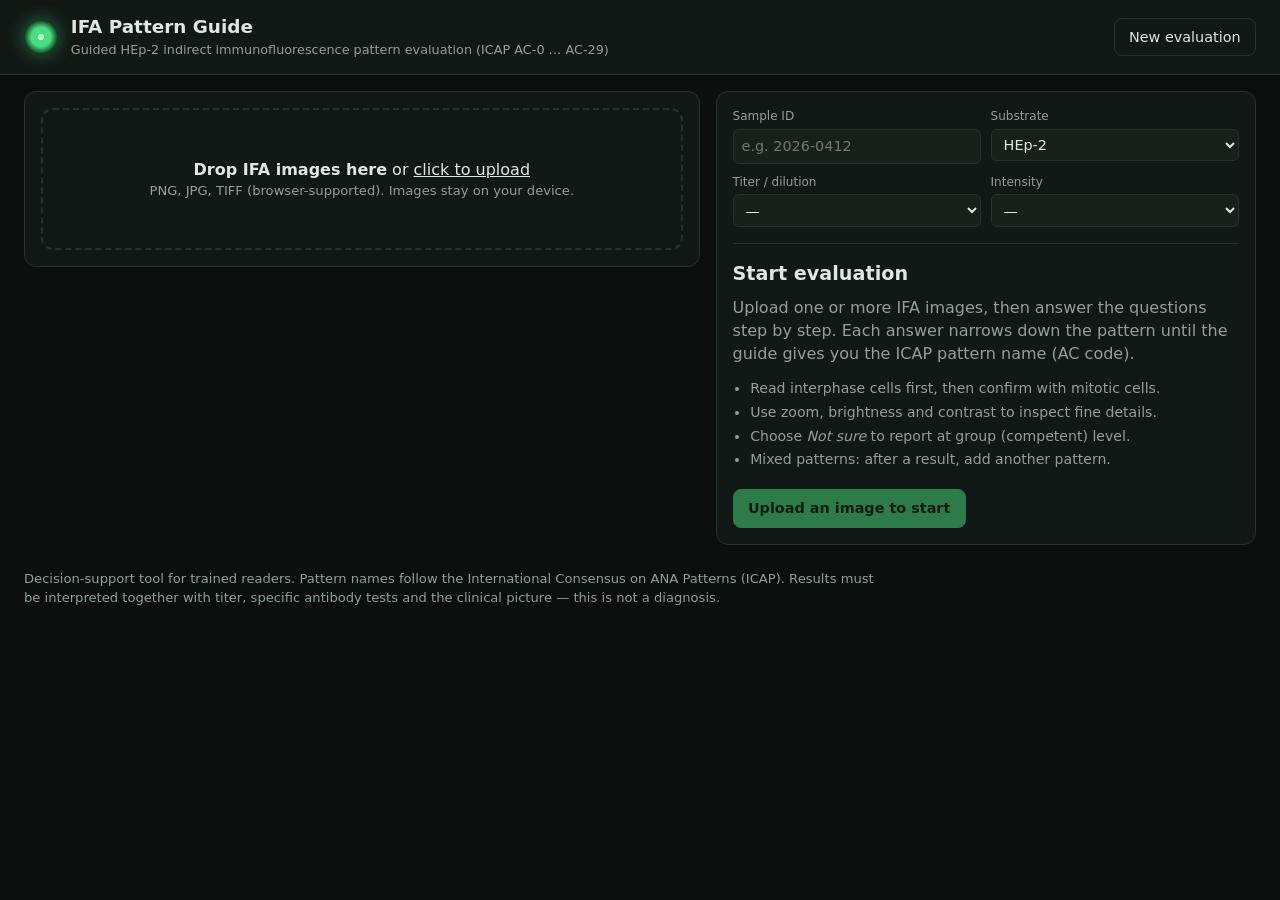
==== ifa/index.html @ 05f50fb8 "Add IFA pattern guide: guided HEp-2 image evaluation by ICAP classification Co-Authored-By: Claude O" ====
<!DOCTYPE html>
<html lang="en">
<head>
<meta charset="UTF-8">
<meta name="viewport" content="width=device-width, initial-scale=1.0">
<title>IFA Pattern Guide</title>
<link rel="stylesheet" href="styles.css">
</head>
<body>
<header class="topbar">
  <div class="brand">
    <span class="logo" aria-hidden="true"></span>
    <div>
      <h1>IFA Pattern Guide</h1>
      <p class="sub">Guided HEp-2 indirect immunofluorescence pattern evaluation (ICAP AC-0 … AC-29)</p>
    </div>
  </div>
  <button id="btn-new" class="btn ghost" type="button">New evaluation</button>
</header>

<main class="layout">
  <!-- Left: images -->
  <section class="panel viewer-panel" aria-label="Images">
    <div id="dropzone" class="dropzone" tabindex="0">
      <input id="file-input" type="file" accept="image/*" multiple hidden>
      <p><strong>Drop IFA images here</strong> or <u>click to upload</u></p>
      <p class="muted small">PNG, JPG, TIFF (browser-supported). Images stay on your device.</p>
    </div>

    <div id="viewer" class="viewer hidden">
      <div class="stage" id="stage">
        <img id="main-image" alt="Selected IFA image" draggable="false">
      </div>
      <div class="controls">
        <div class="ctrl-group">
          <button class="btn icon" id="zoom-out" type="button" title="Zoom out">−</button>
          <span id="zoom-label" class="mono">100%</span>
          <button class="btn icon" id="zoom-in" type="button" title="Zoom in">+</button>
          <button class="btn small" id="zoom-reset" type="button">Fit</button>
        </div>
        <label class="slider">Brightness <input type="range" id="brightness" min="50" max="250" value="100"></label>
        <label class="slider">Contrast <input type="range" id="contrast" min="50" max="250" value="100"></label>
        <label class="check"><input type="checkbox" id="grayscale"> Grayscale</label>
      </div>
      <div id="thumbs" class="thumbs"></div>
    </div>
  </section>

  <!-- Right: guide -->
  <section class="panel guide-panel" aria-label="Guide">
    <form id="sample-form" class="sample">
      <label>Sample ID <input id="sample-id" type="text" placeholder="e.g. 2026-0412"></label>
      <label>Substrate
        <select id="substrate">
          <option>HEp-2</option>
          <option>HEp-2000</option>
          <option>HEp-20-10</option>
          <option>Other</option>
        </select>
      </label>
      <label>Titer / dilution
        <select id="titer">
          <option value="">—</option>
          <option>1:80</option><option>1:160</option><option>1:320</option>
          <option>1:640</option><option>1:1280</option><option>≥1:2560</option>
        </select>
      </label>
      <label>Intensity
        <select id="intensity">
          <option value="">—</option>
          <option>Weak (1+)</option><option>Moderate (2+)</option>
          <option>Strong (3+)</option><option>Very strong (4+)</option>
        </select>
      </label>
    </form>

    <div id="guide"></div>
  </section>
</main>

<footer class="foot muted small">
  Decision-support tool for trained readers. Pattern names follow the International Consensus on ANA Patterns (ICAP).
  Results must be interpreted together with titer, specific antibody tests and the clinical picture — this is not a diagnosis.
</footer>

<script src="patterns.js"></script>
<script src="app.js"></script>
</body>
</html>
---- ifa/styles.css ----
:root {
  --bg: #0b0f0d;
  --surface: #121815;
  --card: #18201c;
  --border: #26322c;
  --accent: #4ade80;      /* FITC green */
  --accent-dim: #22a35a;
  --text: #dfe7e2;
  --text-dim: #8fa198;
  --danger: #f87171;
  --radius: 12px;
  --mono: ui-monospace, "SFMono-Regular", Menlo, Consolas, monospace;
}

* { box-sizing: border-box; margin: 0; padding: 0; }

body {
  font-family: system-ui, -apple-system, "Segoe UI", Roboto, sans-serif;
  background: var(--bg);
  color: var(--text);
  min-height: 100vh;
  line-height: 1.45;
}

.hidden { display: none !important; }
.muted { color: var(--text-dim); }
.small { font-size: 0.82rem; }
.mono { font-family: var(--mono); }

/* ---------- Top bar ---------- */
.topbar {
  display: flex;
  align-items: center;
  justify-content: space-between;
  gap: 1rem;
  padding: 0.9rem 1.5rem;
  border-bottom: 1px solid var(--border);
  background: var(--surface);
}
.brand { display: flex; align-items: center; gap: 0.8rem; }
.brand h1 { font-size: 1.15rem; font-weight: 600; }
.brand .sub { font-size: 0.8rem; color: var(--text-dim); }
.logo {
  width: 34px; height: 34px; border-radius: 50%;
  background: radial-gradient(circle at 50% 50%, #b9ffd2 0 12%, var(--accent) 13% 40%, #0f3d22 70%);
  box-shadow: 0 0 18px rgba(74, 222, 128, 0.45);
  flex-shrink: 0;
}

/* ---------- Layout ---------- */
.layout {
  display: grid;
  grid-template-columns: minmax(0, 1.25fr) minmax(0, 1fr);
  gap: 1rem;
  padding: 1rem 1.5rem;
  align-items: start;
}
@media (max-width: 900px) {
  .layout { grid-template-columns: 1fr; padding: 1rem; }
  .topbar { padding: 0.8rem 1rem; }
}
.panel {
  background: var(--surface);
  border: 1px solid var(--border);
  border-radius: var(--radius);
  padding: 1rem;
}
.viewer-panel { position: sticky; top: 1rem; }
@media (max-width: 900px) { .viewer-panel { position: static; } }

/* ---------- Buttons ---------- */
.btn {
  font: inherit;
  font-size: 0.9rem;
  padding: 0.5rem 0.9rem;
  border-radius: 8px;
  border: 1px solid var(--border);
  background: var(--card);
  color: var(--text);
  cursor: pointer;
  transition: border-color 0.15s, background 0.15s;
}
.btn:hover:not(:disabled) { border-color: var(--accent-dim); }
.btn:disabled { opacity: 0.5; cursor: not-allowed; }
.btn.primary { background: var(--accent); color: #062312; border-color: var(--accent); font-weight: 600; }
.btn.primary:hover:not(:disabled) { background: #6ee79a; }
.btn.ghost { background: transparent; }
.btn.small { padding: 0.3rem 0.6rem; font-size: 0.8rem; }
.btn.icon { width: 32px; height: 32px; padding: 0; font-size: 1.1rem; }

/* ---------- Dropzone ---------- */
.dropzone {
  border: 2px dashed var(--border);
  border-radius: var(--radius);
  padding: 3rem 1rem;
  text-align: center;
  cursor: pointer;
  transition: border-color 0.15s, background 0.15s;
}
.dropzone:hover, .dropzone:focus-visible, .dropzone.over {
  border-color: var(--accent);
  background: rgba(74, 222, 128, 0.05);
  outline: none;
}
.dropzone.compact { padding: 0.7rem; margin-bottom: 0.8rem; }
.dropzone.compact .small { display: none; }

/* ---------- Viewer ---------- */
.stage {
  position: relative;
  background: #000;
  border-radius: 8px;
  overflow: hidden;
  aspect-ratio: 4 / 3;
  display: flex;
  align-items: center;
  justify-content: center;
  cursor: grab;
  touch-action: none;
}
.stage.grabbing { cursor: grabbing; }
.stage img {
  max-width: 100%;
  max-height: 100%;
  user-select: none;
  transform-origin: center;
  transition: transform 0.05s linear;
}
.controls {
  display: flex;
  flex-wrap: wrap;
  align-items: center;
  gap: 0.6rem 1.2rem;
  margin: 0.8rem 0;
  font-size: 0.85rem;
}
.ctrl-group { display: flex; align-items: center; gap: 0.4rem; }
#zoom-label { min-width: 3.2rem; text-align: center; }
.slider { display: flex; align-items: center; gap: 0.4rem; color: var(--text-dim); }
.slider input { accent-color: var(--accent); width: 100px; }
.check { display: flex; align-items: center; gap: 0.3rem; color: var(--text-dim); }
.check input { accent-color: var(--accent); }

.thumbs {
  display: grid;
  grid-template-columns: repeat(auto-fill, minmax(90px, 1fr));
  gap: 0.5rem;
}
.thumb {
  position: relative;
  border: 2px solid var(--border);
  border-radius: 8px;
  overflow: hidden;
  cursor: pointer;
  background: #000;
}
.thumb.active { border-color: var(--accent); }
.thumb img { width: 100%; aspect-ratio: 1; object-fit: cover; display: block; }
.thumb figcaption {
  font-size: 0.68rem;
  padding: 2px 4px;
  white-space: nowrap;
  overflow: hidden;
  text-overflow: ellipsis;
  background: var(--card);
}
.thumb .remove {
  position: absolute; top: 3px; right: 3px;
  width: 20px; height: 20px; border-radius: 50%;
  border: none; background: rgba(0,0,0,0.7); color: #fff;
  cursor: pointer; font-size: 0.9rem; line-height: 1;
}
.thumb .remove:hover { background: var(--danger); }

/* ---------- Sample form ---------- */
.sample {
  display: grid;
  grid-template-columns: repeat(2, minmax(0, 1fr));
  gap: 0.6rem;
  padding-bottom: 1rem;
  margin-bottom: 1rem;
  border-bottom: 1px solid var(--border);
}
.sample label { display: flex; flex-direction: column; gap: 0.2rem; font-size: 0.75rem; color: var(--text-dim); }
.sample input, .sample select {
  font: inherit; font-size: 0.9rem;
  background: var(--card); color: var(--text);
  border: 1px solid var(--border); border-radius: 6px;
  padding: 0.4rem 0.5rem;
}
.sample input:focus, .sample select:focus { outline: none; border-color: var(--accent-dim); }

/* ---------- Guide ---------- */
.intro h2, .question h2, .summary h2 { font-size: 1.2rem; margin-bottom: 0.5rem; }
.intro p { color: var(--text-dim); margin-bottom: 0.8rem; }
.tips { margin: 0 0 1.2rem 1.1rem; color: var(--text-dim); font-size: 0.88rem; }
.tips li { margin: 0.2rem 0; }

.step { font-size: 0.75rem; color: var(--accent); text-transform: uppercase; letter-spacing: 0.08em; margin-bottom: 0.2rem; }
.help { color: var(--text-dim); font-size: 0.88rem; margin-bottom: 1rem; }
.badge {
  display: inline-block; font-size: 0.75rem; padding: 0.15rem 0.5rem;
  border-radius: 99px; background: rgba(74,222,128,0.12); color: var(--accent);
  margin-bottom: 0.6rem;
}

.crumbs {
  list-style: none;
  display: flex; flex-wrap: wrap; gap: 0.3rem;
  font-size: 0.75rem; margin-bottom: 0.9rem;
}
.crumbs li {
  background: var(--card); border: 1px solid var(--border);
  border-radius: 99px; padding: 0.1rem 0.6rem; color: var(--text-dim);
}

.options { display: flex; flex-direction: column; gap: 0.5rem; }
.option {
  display: flex; align-items: flex-start; gap: 0.8rem;
  text-align: left;
  font: inherit; color: var(--text);
  background: var(--card);
  border: 1px solid var(--border);
  border-radius: 10px;
  padding: 0.75rem 0.9rem;
  cursor: pointer;
  transition: border-color 0.15s, transform 0.1s;
}
.option:hover, .option:focus-visible { border-color: var(--accent); outline: none; }
.option:active { transform: scale(0.99); }
.option .key {
  flex-shrink: 0;
  width: 24px; height: 24px; border-radius: 6px;
  display: grid; place-items: center;
  font-size: 0.8rem;
  background: var(--surface); border: 1px solid var(--border); color: var(--text-dim);
}
.option strong { display: block; font-weight: 600; font-size: 0.95rem; }
.option small { display: block; color: var(--text-dim); font-size: 0.82rem; margin-top: 0.1rem; }

.nav { display: flex; gap: 0.5rem; margin-top: 1rem; }
.nav.wrap { flex-wrap: wrap; }

/* ---------- Result ---------- */
.summary { margin-bottom: 1rem; }
.final { font-size: 1.45rem !important; color: var(--accent); }
.result {
  background: var(--card);
  border: 1px solid var(--border);
  border-left: 4px solid var(--accent);
  border-radius: 10px;
  padding: 1rem;
  margin-bottom: 0.8rem;
}
.result.negative { border-left-color: var(--text-dim); }
.result header { display: flex; align-items: center; gap: 0.6rem; margin-bottom: 0.3rem; }
.result .code {
  background: var(--accent); color: #062312; font-weight: 700;
  font-size: 0.8rem; padding: 0.1rem 0.5rem; border-radius: 6px;
}
.result.negative .code { background: var(--text-dim); }
.result .group { font-size: 0.78rem; color: var(--text-dim); }
.result h2 { font-size: 1.1rem; margin-bottom: 0.4rem; }
.result p { font-size: 0.9rem; color: var(--text); }
.result h3 { font-size: 0.75rem; text-transform: uppercase; letter-spacing: 0.06em; color: var(--text-dim); margin: 0.8rem 0 0.35rem; }
.chips { list-style: none; display: flex; flex-wrap: wrap; gap: 0.3rem; }
.chips li {
  font-size: 0.78rem; padding: 0.15rem 0.55rem; border-radius: 99px;
  background: var(--surface); border: 1px solid var(--border);
}
.assoc { margin-left: 1.1rem; font-size: 0.88rem; }
.result details { margin-top: 0.8rem; font-size: 0.85rem; }
.result summary { cursor: pointer; color: var(--text-dim); }
.path { margin: 0.5rem 0 0 1.2rem; }
.path li { margin: 0.25rem 0; }
.path span { color: var(--text-dim); }
.result .btn { margin-top: 0.7rem; }

/* ---------- Footer ---------- */
.foot { padding: 0.5rem 1.5rem 1.5rem; max-width: 900px; }
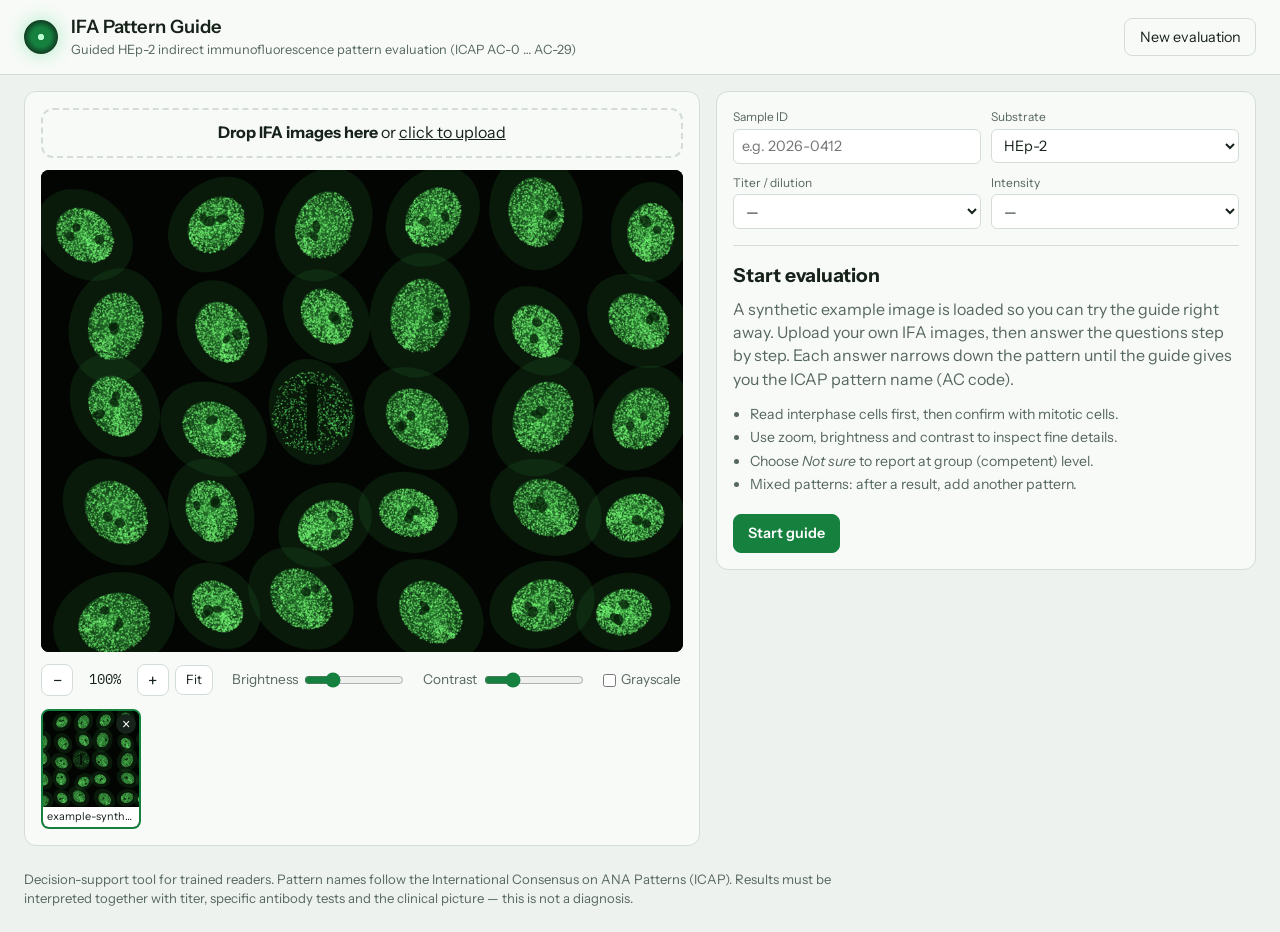
==== commit 1d7b76b6: "IFA guide: copy-text report, in-page confirm, example image, light/dark theme Co-Authored-By: Claude" ====
--- a/ifa/index.html
+++ b/ifa/index.html
@@ -4,6 +4,7 @@
 <meta charset="UTF-8">
 <meta name="viewport" content="width=device-width, initial-scale=1.0">
 <title>IFA Pattern Guide</title>
+<link rel="stylesheet" href="https://fonts.googleapis.com/css2?family=Instrument+Sans:wght@400;500;600;700&family=IBM+Plex+Mono:wght@400;600&display=swap">
 <link rel="stylesheet" href="styles.css">
 </head>
 <body>
--- a/ifa/styles.css
+++ b/ifa/styles.css
@@ -1,21 +1,43 @@
+/* Layout: image microscope stage on the left, guided reading panel on the right.
+   Accent = FITC fluorescein green; the image stage stays black in both themes. */
 :root {
-  --bg: #0b0f0d;
-  --surface: #121815;
-  --card: #18201c;
-  --border: #26322c;
-  --accent: #4ade80;      /* FITC green */
-  --accent-dim: #22a35a;
-  --text: #dfe7e2;
-  --text-dim: #8fa198;
-  --danger: #f87171;
+  --bg: #eef2ef;
+  --surface: #f8faf8;
+  --card: #ffffff;
+  --border: #d3ddd6;
+  --accent: #16803f;
+  --accent-dim: #3c9c60;
+  --on-accent: #ffffff;
+  --text: #17221b;
+  --text-dim: #56675d;
+  --danger: #c2352b;
+  --stage: #000000;
+  --chip-bg: rgba(22, 128, 63, 0.1);
   --radius: 12px;
-  --mono: ui-monospace, "SFMono-Regular", Menlo, Consolas, monospace;
+  --font: "Instrument Sans", system-ui, -apple-system, "Segoe UI", sans-serif;
+  --mono: "IBM Plex Mono", ui-monospace, Menlo, Consolas, monospace;
+}
+@media (prefers-color-scheme: dark) {
+  :root:not([data-theme="light"]) {
+    --bg: #0b0f0d; --surface: #121815; --card: #18201c; --border: #26322c;
+    --accent: #4ade80; --accent-dim: #22a35a; --on-accent: #062312;
+    --text: #dfe7e2; --text-dim: #8fa198; --danger: #f87171;
+    --chip-bg: rgba(74, 222, 128, 0.12);
+    color-scheme: dark;
+  }
+}
+:root[data-theme="dark"] {
+  --bg: #0b0f0d; --surface: #121815; --card: #18201c; --border: #26322c;
+  --accent: #4ade80; --accent-dim: #22a35a; --on-accent: #062312;
+  --text: #dfe7e2; --text-dim: #8fa198; --danger: #f87171;
+  --chip-bg: rgba(74, 222, 128, 0.12);
+  color-scheme: dark;
 }
 
 * { box-sizing: border-box; margin: 0; padding: 0; }
 
 body {
-  font-family: system-ui, -apple-system, "Segoe UI", Roboto, sans-serif;
+  font-family: var(--font);
   background: var(--bg);
   color: var(--text);
   min-height: 100vh;
@@ -82,8 +104,10 @@
 }
 .btn:hover:not(:disabled) { border-color: var(--accent-dim); }
 .btn:disabled { opacity: 0.5; cursor: not-allowed; }
-.btn.primary { background: var(--accent); color: #062312; border-color: var(--accent); font-weight: 600; }
-.btn.primary:hover:not(:disabled) { background: #6ee79a; }
+.btn.primary { background: var(--accent); color: var(--on-accent); border-color: var(--accent); font-weight: 600; }
+.btn.primary:hover:not(:disabled) { filter: brightness(1.1); }
+.btn.warn { border-color: var(--danger); color: var(--danger); }
+.btn:focus-visible { outline: 2px solid var(--accent); outline-offset: 2px; }
 .btn.ghost { background: transparent; }
 .btn.small { padding: 0.3rem 0.6rem; font-size: 0.8rem; }
 .btn.icon { width: 32px; height: 32px; padding: 0; font-size: 1.1rem; }
@@ -99,7 +123,7 @@
 }
 .dropzone:hover, .dropzone:focus-visible, .dropzone.over {
   border-color: var(--accent);
-  background: rgba(74, 222, 128, 0.05);
+  background: var(--chip-bg);
   outline: none;
 }
 .dropzone.compact { padding: 0.7rem; margin-bottom: 0.8rem; }
@@ -108,9 +132,10 @@
 /* ---------- Viewer ---------- */
 .stage {
   position: relative;
-  background: #000;
+  background: var(--stage);
   border-radius: 8px;
   overflow: hidden;
+  max-width: 100%;
   aspect-ratio: 4 / 3;
   display: flex;
   align-items: center;
@@ -152,7 +177,7 @@
   border-radius: 8px;
   overflow: hidden;
   cursor: pointer;
-  background: #000;
+  background: var(--stage);
 }
 .thumb.active { border-color: var(--accent); }
 .thumb img { width: 100%; aspect-ratio: 1; object-fit: cover; display: block; }
@@ -167,7 +192,7 @@
 .thumb .remove {
   position: absolute; top: 3px; right: 3px;
   width: 20px; height: 20px; border-radius: 50%;
-  border: none; background: rgba(0,0,0,0.7); color: #fff;
+  border: none; background: var(--text); color: var(--card);
   cursor: pointer; font-size: 0.9rem; line-height: 1;
 }
 .thumb .remove:hover { background: var(--danger); }
@@ -200,7 +225,7 @@
 .help { color: var(--text-dim); font-size: 0.88rem; margin-bottom: 1rem; }
 .badge {
   display: inline-block; font-size: 0.75rem; padding: 0.15rem 0.5rem;
-  border-radius: 99px; background: rgba(74,222,128,0.12); color: var(--accent);
+  border-radius: 99px; background: var(--chip-bg); color: var(--accent);
   margin-bottom: 0.6rem;
 }
 
@@ -255,7 +280,7 @@
 .result.negative { border-left-color: var(--text-dim); }
 .result header { display: flex; align-items: center; gap: 0.6rem; margin-bottom: 0.3rem; }
 .result .code {
-  background: var(--accent); color: #062312; font-weight: 700;
+  background: var(--accent); color: var(--on-accent); font-weight: 700;
   font-size: 0.8rem; padding: 0.1rem 0.5rem; border-radius: 6px;
 }
 .result.negative .code { background: var(--text-dim); }
@@ -278,3 +303,17 @@
 
 /* ---------- Footer ---------- */
 .foot { padding: 0.5rem 1.5rem 1.5rem; max-width: 900px; }
+
+.report-text {
+  width: 100%; margin-top: 0.8rem;
+  font-family: var(--mono); font-size: 0.78rem;
+  background: var(--card); color: var(--text);
+  border: 1px solid var(--border); border-radius: 8px; padding: 0.6rem;
+}
+h1, h2 { text-wrap: balance; }
+@media (max-width: 480px) {
+  .sample { grid-template-columns: 1fr; }
+  .slider input { width: 80px; }
+  .brand .sub { display: none; }
+}
+@media (prefers-reduced-motion: reduce) { * { transition: none !important; } }
